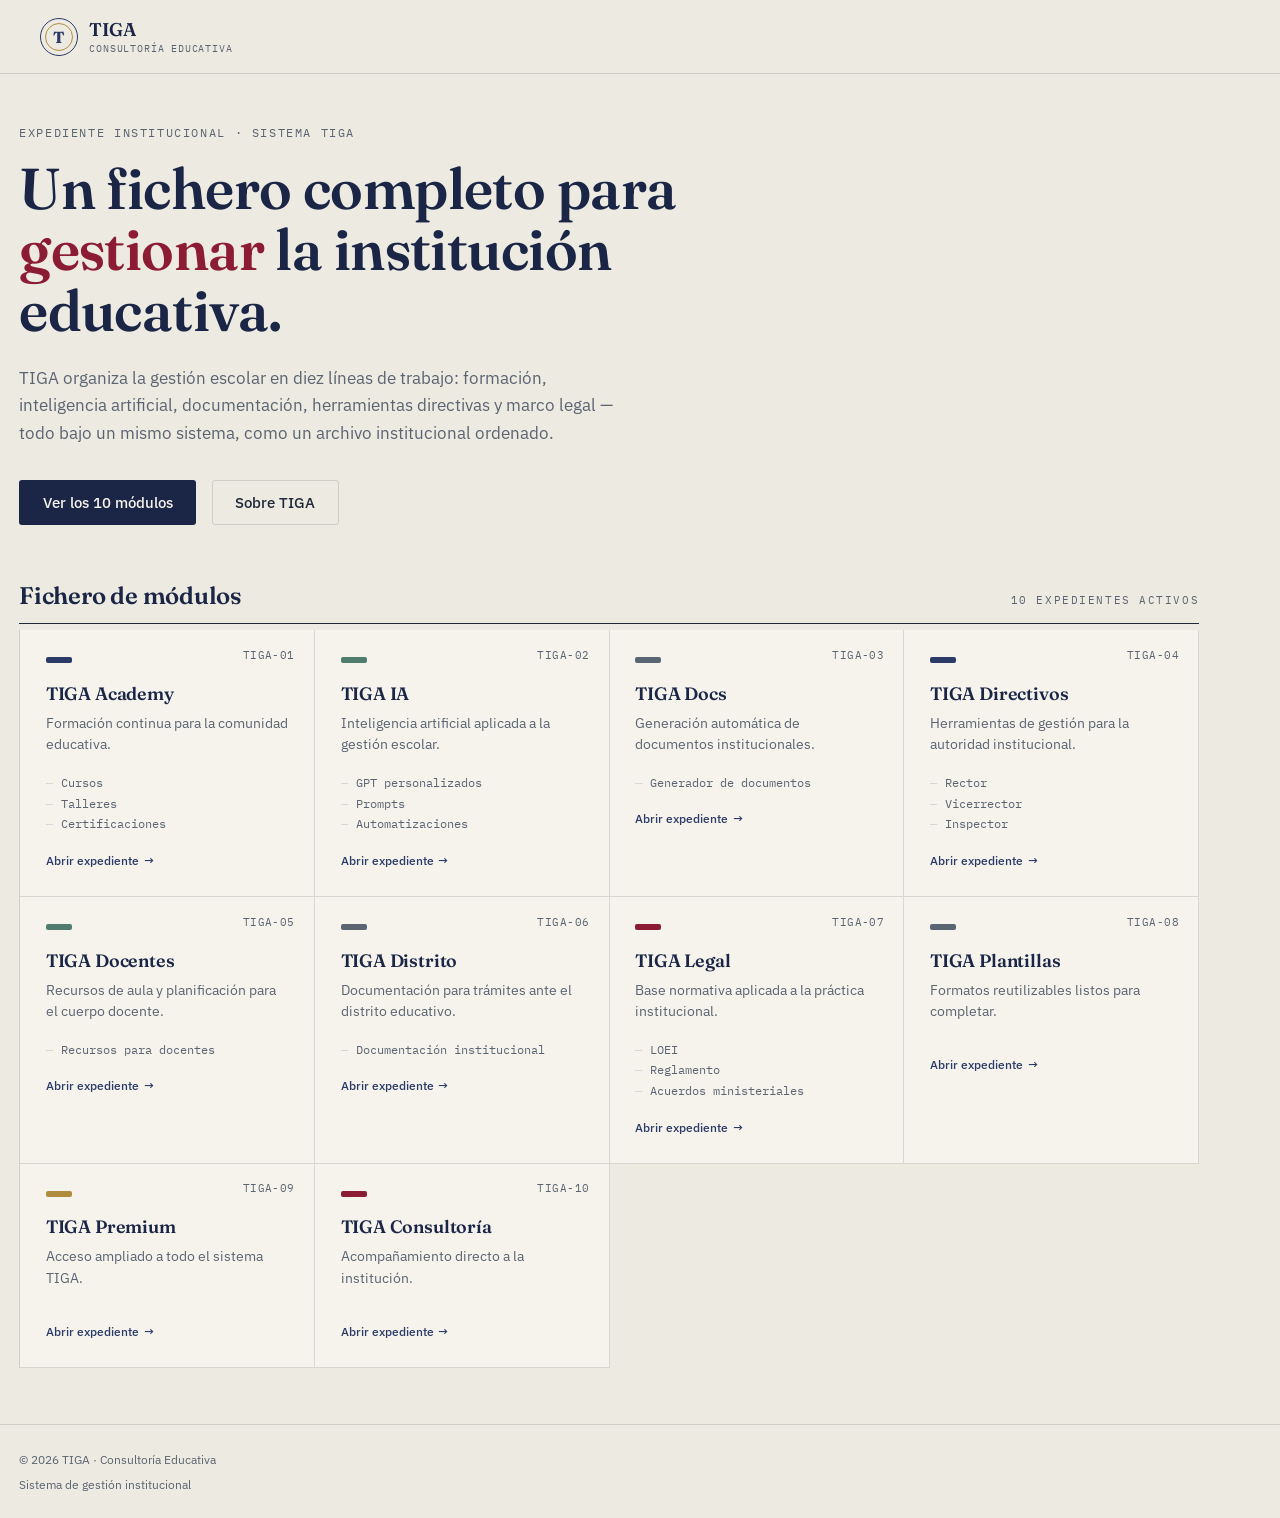
==== index.html @ 78454a0b "Add files via upload" ====
<!DOCTYPE html>
<html lang="es">
<head>
<meta charset="UTF-8">
<meta name="viewport" content="width=device-width, initial-scale=1.0">
<title>TIGA — Consultoría Educativa</title>
<link rel="stylesheet" href="css/style.css">
</head>
<body>

<header class="site-header">
  <div class="brand">
    <div class="seal">T</div>
    <div>
      <div class="brand-name">TIGA</div>
      <div class="brand-tag">CONSULTORÍA EDUCATIVA</div>
    </div>
  </div>
  <nav class="top-links">
    <a href="#registro">Módulos</a>
    <a href="#registro">Directivos</a>
    <a href="#registro">Legal</a>
    <a href="#registro">Consultoría</a>
  </nav>
</header>

<section class="hero">
  <div class="eyebrow">Expediente institucional · Sistema TIGA</div>
  <h1>Un fichero completo para <em>gestionar</em> la institución educativa.</h1>
  <p>TIGA organiza la gestión escolar en diez líneas de trabajo: formación, inteligencia artificial, documentación, herramientas directivas y marco legal — todo bajo un mismo sistema, como un archivo institucional ordenado.</p>
  <div class="cta-row">
    <a href="#registro" class="btn btn-primary">Ver los 10 módulos</a>
    <a href="#" class="btn btn-ghost">Sobre TIGA</a>
  </div>
</section>

<section class="registry" id="registro">
  <div class="registry-head">
    <h2>Fichero de módulos</h2>
    <span class="eyebrow">10 expedientes activos</span>
  </div>

  <div class="folder-grid">

    <a class="folder" data-code="TIGA-01" href="pages/academy.html">
      <span class="tab tab-academy"></span>
      <h3>TIGA Academy</h3>
      <p>Formación continua para la comunidad educativa.</p>
      <ul>
        <li>Cursos</li>
        <li>Talleres</li>
        <li>Certificaciones</li>
      </ul>
      <span class="open">Abrir expediente</span>
    </a>

    <a class="folder" data-code="TIGA-02" href="pages/ia.html">
      <span class="tab tab-ia"></span>
      <h3>TIGA IA</h3>
      <p>Inteligencia artificial aplicada a la gestión escolar.</p>
      <ul>
        <li>GPT personalizados</li>
        <li>Prompts</li>
        <li>Automatizaciones</li>
      </ul>
      <span class="open">Abrir expediente</span>
    </a>

    <a class="folder" data-code="TIGA-03" href="pages/docs.html">
      <span class="tab tab-docs"></span>
      <h3>TIGA Docs</h3>
      <p>Generación automática de documentos institucionales.</p>
      <ul>
        <li>Generador de documentos</li>
      </ul>
      <span class="open">Abrir expediente</span>
    </a>

    <a class="folder" data-code="TIGA-04" href="pages/directivos.html">
      <span class="tab tab-directivos"></span>
      <h3>TIGA Directivos</h3>
      <p>Herramientas de gestión para la autoridad institucional.</p>
      <ul>
        <li>Rector</li>
        <li>Vicerrector</li>
        <li>Inspector</li>
      </ul>
      <span class="open">Abrir expediente</span>
    </a>

    <a class="folder" data-code="TIGA-05" href="pages/docentes.html">
      <span class="tab tab-docentes"></span>
      <h3>TIGA Docentes</h3>
      <p>Recursos de aula y planificación para el cuerpo docente.</p>
      <ul>
        <li>Recursos para docentes</li>
      </ul>
      <span class="open">Abrir expediente</span>
    </a>

    <a class="folder" data-code="TIGA-06" href="pages/distrito.html">
      <span class="tab tab-distrito"></span>
      <h3>TIGA Distrito</h3>
      <p>Documentación para trámites ante el distrito educativo.</p>
      <ul>
        <li>Documentación institucional</li>
      </ul>
      <span class="open">Abrir expediente</span>
    </a>

    <a class="folder" data-code="TIGA-07" href="pages/legal.html">
      <span class="tab tab-legal"></span>
      <h3>TIGA Legal</h3>
      <p>Base normativa aplicada a la práctica institucional.</p>
      <ul>
        <li>LOEI</li>
        <li>Reglamento</li>
        <li>Acuerdos ministeriales</li>
      </ul>
      <span class="open">Abrir expediente</span>
    </a>

    <a class="folder" data-code="TIGA-08" href="pages/plantillas.html">
      <span class="tab tab-plantillas"></span>
      <h3>TIGA Plantillas</h3>
      <p>Formatos reutilizables listos para completar.</p>
      <span class="open">Abrir expediente</span>
    </a>

    <a class="folder" data-code="TIGA-09" href="pages/premium.html">
      <span class="tab tab-premium"></span>
      <h3>TIGA Premium</h3>
      <p>Acceso ampliado a todo el sistema TIGA.</p>
      <span class="open">Abrir expediente</span>
    </a>

    <a class="folder" data-code="TIGA-10" href="pages/consultoria.html">
      <span class="tab tab-consultoria"></span>
      <h3>TIGA Consultoría</h3>
      <p>Acompañamiento directo a la institución.</p>
      <span class="open">Abrir expediente</span>
    </a>

  </div>
</section>

<footer>
  <span>© 2026 TIGA · Consultoría Educativa</span>
  <span>Sistema de gestión institucional</span>
</footer>

</body>
</html>
---- css/style.css ----
@import url('https://fonts.googleapis.com/css2?family=Fraunces:opsz,wght@9..144,400;9..144,500;9..144,600;9..144,700&family=IBM+Plex+Sans:wght@400;500;600&family=IBM+Plex+Mono:wght@400;500&display=swap');

:root{
  --paper: #EDEAE1;
  --paper-raised: #F5F3EC;
  --ink: #1F2937;
  --ink-soft: #5B6472;
  --navy: #2B3A67;
  --navy-deep: #1B2647;
  --oxblood: #8C1C34;
  --teal: #4F7C6C;
  --gold: #B08D3E;
  --line: rgba(31,41,55,0.14);
  --shadow: 0 1px 0 rgba(31,41,55,0.06);
}

*{box-sizing:border-box;}
html{scroll-behavior:smooth;}
body{
  margin:0;
  background:var(--paper);
  color:var(--ink);
  font-family:'IBM Plex Sans', sans-serif;
  -webkit-font-smoothing:antialiased;
}

.eyebrow{
  font-family:'IBM Plex Mono', monospace;
  font-size:0.72rem;
  letter-spacing:0.14em;
  text-transform:uppercase;
  color:var(--ink-soft);
}

h1,h2,h3{
  font-family:'Fraunces', serif;
  margin:0;
  color:var(--navy-deep);
  letter-spacing:-0.01em;
}

a{color:inherit; text-decoration:none;}

/* ---------- Header ---------- */
.site-header{
  position:sticky; top:0; z-index:50;
  display:flex; align-items:center; justify-content:space-between;
  padding:1.1rem 2.5rem;
  background:rgba(237,234,225,0.92);
  backdrop-filter:blur(6px);
  border-bottom:1px solid var(--line);
}
.brand{display:flex; align-items:center; gap:0.7rem;}
.seal{
  width:38px; height:38px; border-radius:50%;
  border:1.5px solid var(--navy);
  display:flex; align-items:center; justify-content:center;
  font-family:'Fraunces', serif; font-weight:700; font-size:1rem;
  color:var(--navy);
  position:relative;
}
.seal::before{
  content:'';
  position:absolute; inset:4px;
  border:1px solid var(--gold);
  border-radius:50%;
}
.brand-name{font-family:'Fraunces', serif; font-weight:600; font-size:1.15rem; color:var(--navy-deep);}
.brand-tag{font-family:'IBM Plex Mono', monospace; font-size:0.65rem; color:var(--ink-soft); letter-spacing:0.08em;}

nav.top-links{display:flex; gap:1.6rem; font-size:0.85rem;}
nav.top-links a{color:var(--ink-soft); border-bottom:1px solid transparent; padding-bottom:2px; transition:border-color .2s, color .2s;}
nav.top-links a:hover{color:var(--navy-deep); border-color:var(--gold);}

/* ---------- Hero ---------- */
.hero{
  padding:5.5rem 2.5rem 4rem;
  max-width:900px;
}
.hero .eyebrow{margin-bottom:1.1rem;}
.hero h1{
  font-size:clamp(2.4rem, 5vw, 3.6rem);
  line-height:1.06;
  font-weight:600;
}
.hero h1 em{
  font-style:normal;
  color:var(--oxblood);
}
.hero p{
  margin-top:1.4rem;
  font-size:1.08rem;
  line-height:1.6;
  color:var(--ink-soft);
  max-width:600px;
}
.hero .cta-row{margin-top:2.1rem; display:flex; gap:1rem;}
.btn{
  font-family:'IBM Plex Sans', sans-serif;
  font-weight:500;
  font-size:0.92rem;
  padding:0.75rem 1.4rem;
  border-radius:3px;
  border:1px solid transparent;
  cursor:pointer;
  transition:transform .15s ease, box-shadow .15s ease;
}
.btn-primary{background:var(--navy-deep); color:var(--paper-raised);}
.btn-primary:hover{transform:translateY(-1px); box-shadow:0 4px 14px rgba(27,38,71,0.25);}
.btn-ghost{background:transparent; border-color:var(--line); color:var(--ink);}
.btn-ghost:hover{border-color:var(--navy);}

/* ---------- Expediente / módulos ---------- */
.registry{
  padding:1rem 2.5rem 6rem;
}
.registry-head{
  display:flex; align-items:baseline; justify-content:space-between;
  border-bottom:1.5px solid var(--ink);
  padding-bottom:0.8rem; margin-bottom:0.4rem;
  max-width:1180px;
}
.registry-head h2{font-size:1.5rem; font-weight:600;}
.registry-head .eyebrow{font-size:0.7rem;}

.folder-grid{
  max-width:1180px;
  display:grid;
  grid-template-columns:repeat(auto-fill, minmax(280px, 1fr));
  gap:0;
  border-left:1px solid var(--line);
}

.folder{
  border-right:1px solid var(--line);
  border-bottom:1px solid var(--line);
  padding:1.7rem 1.6rem;
  position:relative;
  background:var(--paper-raised);
  transition:background .18s ease;
}
.folder:hover{background:#fff;}
.folder::before{
  content:attr(data-code);
  position:absolute; top:1.1rem; right:1.2rem;
  font-family:'IBM Plex Mono', monospace;
  font-size:0.68rem;
  color:var(--ink-soft);
  letter-spacing:0.04em;
}
.folder .tab{
  display:inline-block;
  width:26px; height:6px;
  border-radius:2px;
  margin-bottom:0.9rem;
}
.folder h3{font-size:1.12rem; margin-bottom:0.5rem; font-weight:600;}
.folder p{
  font-size:0.87rem; color:var(--ink-soft); line-height:1.55; margin:0 0 1rem;
}
.folder ul{
  list-style:none; margin:0; padding:0;
  font-family:'IBM Plex Mono', monospace;
  font-size:0.74rem; color:var(--ink-soft);
}
.folder ul li{padding:0.18rem 0; display:flex; gap:0.5rem;}
.folder ul li::before{content:'—'; color:var(--line);}
.folder .open{
  margin-top:1.1rem;
  font-size:0.78rem; font-weight:500;
  color:var(--navy);
  display:inline-flex; align-items:center; gap:0.3rem;
}
.folder .open::after{content:'→'; transition:transform .15s ease;}
.folder:hover .open::after{transform:translateX(3px);}

/* accent tabs por color de línea de negocio */
.tab-academy{background:var(--navy);}
.tab-ia{background:var(--teal);}
.tab-docs{background:var(--ink-soft);}
.tab-directivos{background:var(--navy);}
.tab-docentes{background:var(--teal);}
.tab-distrito{background:var(--ink-soft);}
.tab-legal{background:var(--oxblood);}
.tab-plantillas{background:var(--ink-soft);}
.tab-premium{background:var(--gold);}
.tab-consultoria{background:var(--oxblood);}

/* ---------- Footer ---------- */
footer{
  padding:2.2rem 2.5rem;
  border-top:1px solid var(--line);
  display:flex; justify-content:space-between; align-items:center;
  font-size:0.78rem; color:var(--ink-soft);
}

/* ---------- Subpáginas ---------- */
.breadcrumb{
  padding:1.6rem 2.5rem 0;
  font-family:'IBM Plex Mono', monospace;
  font-size:0.72rem;
  color:var(--ink-soft);
  letter-spacing:0.04em;
}
.breadcrumb a{color:var(--navy); border-bottom:1px solid var(--gold);}
.breadcrumb .sep{margin:0 0.4rem; color:var(--line);}

.sub-hero{
  padding:1.6rem 2.5rem 2.2rem;
  max-width:820px;
}
.sub-hero .eyebrow{color:var(--oxblood);}
.sub-hero h1{font-size:clamp(2rem, 4vw, 2.8rem); font-weight:600; margin-top:0.6rem;}
.sub-hero p{color:var(--ink-soft); font-size:1.02rem; line-height:1.6; margin-top:1rem; max-width:560px;}

/* Selector de rol */
.role-switch{
  display:flex; gap:0; max-width:1180px;
  margin:0 2.5rem 0;
  border-bottom:1.5px solid var(--ink);
}
.role-btn{
  font-family:'IBM Plex Mono', monospace;
  font-size:0.78rem;
  letter-spacing:0.03em;
  background:none; border:none;
  padding:0.9rem 1.4rem;
  color:var(--ink-soft);
  cursor:pointer;
  position:relative;
  transition:color .2s ease;
}
.role-btn::after{
  content:'';
  position:absolute; left:0; right:0; bottom:-1.5px; height:2px;
  background:var(--navy);
  transform:scaleX(0);
  transform-origin:left;
  transition:transform .25s ease;
}
.role-btn:hover{color:var(--ink);}
.role-btn.active{color:var(--navy-deep); font-weight:600;}
.role-btn.active::after{transform:scaleX(1);}

.role-panels{
  max-width:1180px;
  margin:0 2.5rem 5rem;
  min-height:340px;
  position:relative;
}
.role-panel{
  display:none;
  padding-top:2.2rem;
  animation:fadeSlideIn .38s ease;
}
.role-panel.active{display:block;}
@keyframes fadeSlideIn{
  from{opacity:0; transform:translateY(8px);}
  to{opacity:1; transform:translateY(0);}
}
.role-panel .role-head{display:flex; align-items:baseline; gap:0.9rem; margin-bottom:1.6rem;}
.role-panel .role-code{
  font-family:'IBM Plex Mono', monospace; font-size:0.72rem; color:var(--ink-soft);
  border:1px solid var(--line); padding:0.2rem 0.5rem; border-radius:2px;
}
.role-panel h2{font-size:1.5rem; font-weight:600;}

.tool-grid{
  display:grid;
  grid-template-columns:repeat(auto-fill, minmax(260px, 1fr));
  gap:1px;
  background:var(--line);
  border:1px solid var(--line);
}
.tool-card{
  background:var(--paper-raised);
  padding:1.4rem 1.5rem;
  opacity:0; transform:translateY(10px);
  animation:cardIn .45s ease forwards;
}
.tool-card:nth-child(1){animation-delay:.05s;}
.tool-card:nth-child(2){animation-delay:.11s;}
.tool-card:nth-child(3){animation-delay:.17s;}
.tool-card:nth-child(4){animation-delay:.23s;}
@keyframes cardIn{ to{opacity:1; transform:translateY(0);} }
.tool-card h4{
  font-family:'Fraunces', serif; font-size:1.05rem; color:var(--navy-deep);
  margin:0 0 0.5rem; font-weight:600;
}
.tool-card p{font-size:0.85rem; color:var(--ink-soft); line-height:1.55; margin:0;}
.tool-card .status{
  display:inline-block; margin-top:0.9rem;
  font-family:'IBM Plex Mono', monospace; font-size:0.68rem;
  letter-spacing:0.05em; color:var(--teal);
}

@media (max-width:640px){
  .role-switch, .role-panels, .breadcrumb, .sub-hero{margin-left:0; margin-right:0; padding-left:1.2rem; padding-right:1.2rem;}
}

/* ---------- Generador de documentos (TIGA Docs) ---------- */
.doc-flow{
  max-width:1180px;
  margin:0 2.5rem 5rem;
  display:grid;
  grid-template-columns:1.1fr 1fr;
  gap:2.5rem;
}
@media (max-width:900px){ .doc-flow{grid-template-columns:1fr;} }

.doc-list{display:flex; flex-direction:column; gap:0.7rem;}
.doc-option{
  display:flex; align-items:center; justify-content:space-between;
  gap:1rem;
  padding:1rem 1.2rem;
  background:var(--paper-raised);
  border:1px solid var(--line);
  cursor:pointer;
  transition:border-color .18s ease, transform .12s ease;
}
.doc-option:hover{transform:translateX(3px);}
.doc-option.selected{border-color:var(--navy); box-shadow:0 0 0 1px var(--navy) inset;}
.doc-option .doc-name{font-weight:600; color:var(--navy-deep); font-size:0.95rem;}
.doc-option .doc-meta{font-family:'IBM Plex Mono', monospace; font-size:0.68rem; color:var(--ink-soft);}

.doc-preview{
  background:var(--paper-raised);
  border:1px solid var(--line);
  padding:2rem 1.8rem;
  position:relative;
  min-height:360px;
}
.doc-preview::before{
  content:'VISTA PREVIA';
  position:absolute; top:0.9rem; right:1.2rem;
  font-family:'IBM Plex Mono', monospace; font-size:0.62rem;
  letter-spacing:0.1em; color:var(--ink-soft);
}
.doc-sheet{
  background:#fff;
  border:1px solid var(--line);
  padding:1.6rem 1.7rem;
  min-height:280px;
  box-shadow:0 6px 18px rgba(31,41,55,0.08);
  animation:fadeSlideIn .35s ease;
}
.doc-sheet .sheet-title{
  font-family:'Fraunces', serif; font-weight:600; font-size:1.15rem;
  color:var(--navy-deep); margin-bottom:0.3rem;
}
.doc-sheet .sheet-sub{
  font-family:'IBM Plex Mono', monospace; font-size:0.66rem; color:var(--ink-soft);
  letter-spacing:0.04em; margin-bottom:1.2rem;
}
.doc-sheet .sheet-line{
  height:9px; background:var(--line); border-radius:2px; margin-bottom:0.65rem;
}
.doc-sheet .sheet-line.short{width:55%;}
.doc-sheet .sheet-line.med{width:78%;}
.doc-sheet .gen-btn{
  margin-top:1.4rem;
  font-family:'IBM Plex Mono', monospace; font-size:0.72rem;
  background:var(--navy-deep); color:var(--paper-raised);
  border:none; padding:0.65rem 1.1rem; cursor:pointer;
}
.doc-sheet .gen-btn:hover{background:var(--navy);}
.doc-sheet .gen-note{
  margin-top:0.8rem; font-size:0.74rem; color:var(--teal);
  font-family:'IBM Plex Mono', monospace;
  min-height:1.2em;
}
  nav.top-links{display:none;}
  .hero{padding:3.2rem 1.2rem 2.5rem;}
  .registry{padding:1rem 1.2rem 3.5rem;}
  footer{flex-direction:column; gap:0.6rem; align-items:flex-start; padding:1.6rem 1.2rem;}
}
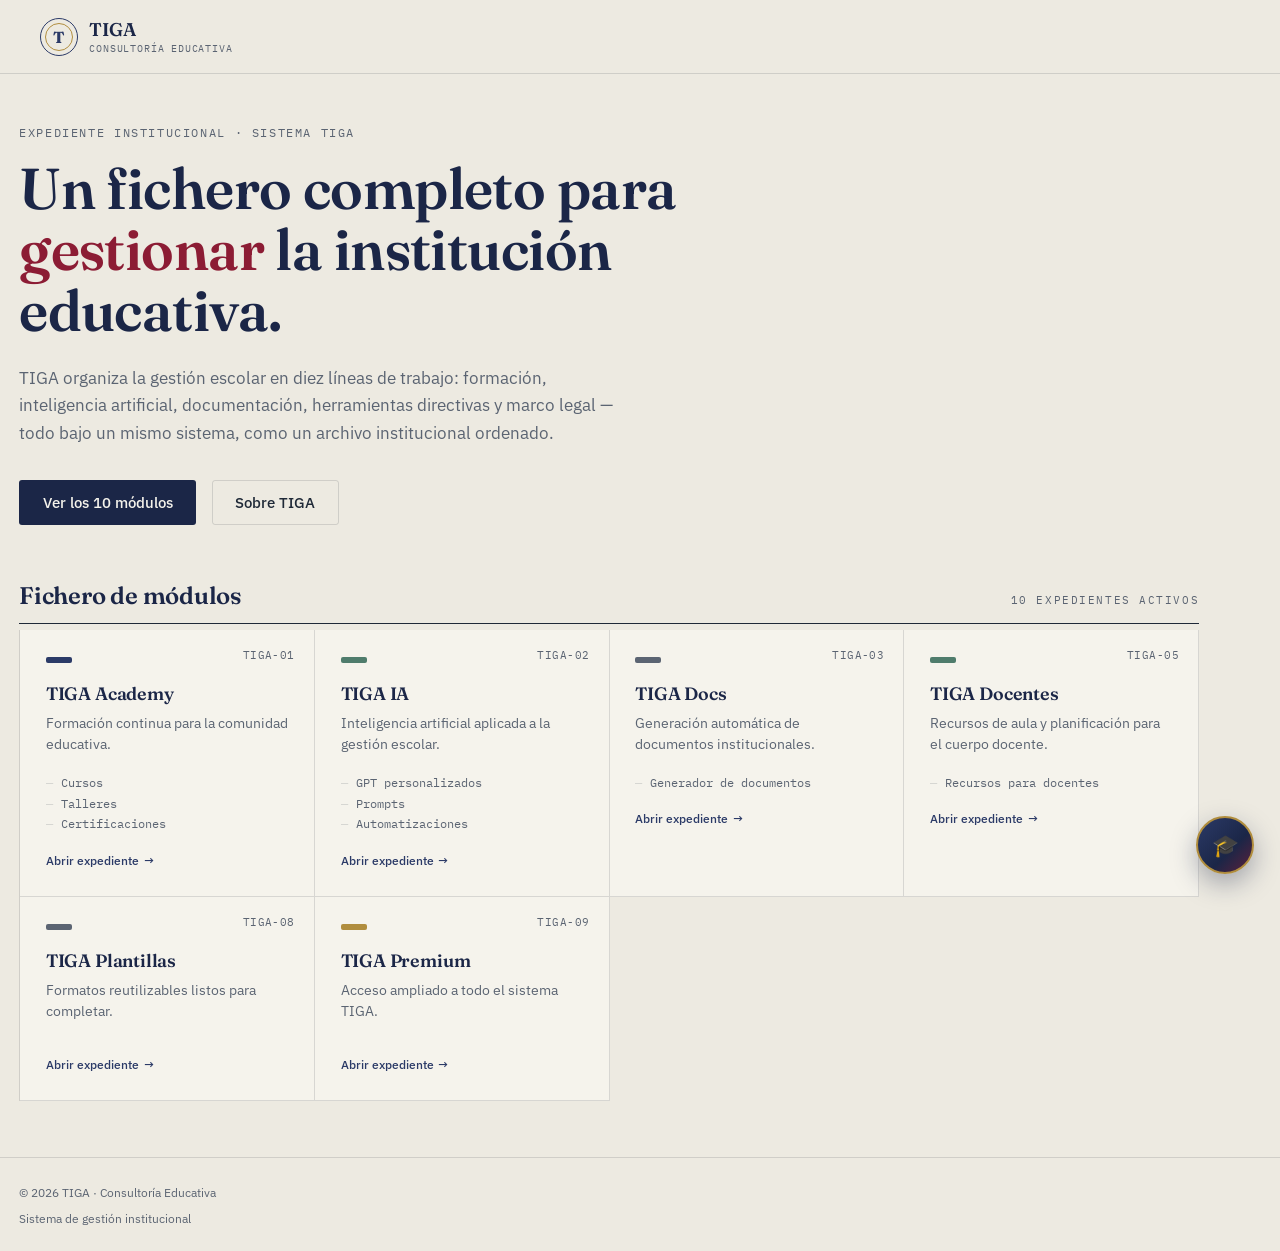
==== commit c13d878e: "Add files via upload" ====
--- a/index.html
+++ b/index.html
@@ -5,6 +5,7 @@
 <meta name="viewport" content="width=device-width, initial-scale=1.0">
 <title>TIGA — Consultoría Educativa</title>
 <link rel="stylesheet" href="css/style.css">
+<link rel="stylesheet" href="css/access-demo.css">
 </head>
 <body>
 
@@ -76,7 +77,7 @@
       <span class="open">Abrir expediente</span>
     </a>
 
-    <a class="folder" data-code="TIGA-04" href="pages/directivos.html">
+    <a class="folder" data-code="TIGA-04" data-role-only="autoridad" href="pages/directivos.html">
       <span class="tab tab-directivos"></span>
       <h3>TIGA Directivos</h3>
       <p>Herramientas de gestión para la autoridad institucional.</p>
@@ -88,7 +89,7 @@
       <span class="open">Abrir expediente</span>
     </a>
 
-    <a class="folder" data-code="TIGA-05" href="pages/docentes.html">
+    <a class="folder" data-code="TIGA-05" data-role-only="docente" href="pages/docentes.html">
       <span class="tab tab-docentes"></span>
       <h3>TIGA Docentes</h3>
       <p>Recursos de aula y planificación para el cuerpo docente.</p>
@@ -98,7 +99,7 @@
       <span class="open">Abrir expediente</span>
     </a>
 
-    <a class="folder" data-code="TIGA-06" href="pages/distrito.html">
+    <a class="folder" data-code="TIGA-06" data-role-only="autoridad" href="pages/distrito.html">
       <span class="tab tab-distrito"></span>
       <h3>TIGA Distrito</h3>
       <p>Documentación para trámites ante el distrito educativo.</p>
@@ -108,7 +109,7 @@
       <span class="open">Abrir expediente</span>
     </a>
 
-    <a class="folder" data-code="TIGA-07" href="pages/legal.html">
+    <a class="folder" data-code="TIGA-07" data-role-only="autoridad" href="pages/legal.html">
       <span class="tab tab-legal"></span>
       <h3>TIGA Legal</h3>
       <p>Base normativa aplicada a la práctica institucional.</p>
@@ -134,7 +135,7 @@
       <span class="open">Abrir expediente</span>
     </a>
 
-    <a class="folder" data-code="TIGA-10" href="pages/consultoria.html">
+    <a class="folder" data-code="TIGA-10" data-role-only="autoridad" href="pages/consultoria.html">
       <span class="tab tab-consultoria"></span>
       <h3>TIGA Consultoría</h3>
       <p>Acompañamiento directo a la institución.</p>
@@ -149,5 +150,7 @@
   <span>Sistema de gestión institucional</span>
 </footer>
 
+<script src="js/main.js"></script>
+<script src="js/access-demo.js"></script>
 </body>
-</html>
+</html>
--- a/css/access-demo.css
+++ b/css/access-demo.css
@@ -0,0 +1,126 @@
+/* ===========================================================
+   TIGA — Demo de rol y acceso (widget flotante)
+   Módulo aditivo: no modifica las reglas existentes de style.css
+   =========================================================== */
+
+.tiga-role-hidden{ display:none !important; }
+
+/* ---------- Botón flotante (FAB) ---------- */
+.tiga-fab{
+  position:fixed; bottom:1.6rem; right:1.6rem; z-index:300;
+  width:58px; height:58px; border-radius:50%;
+  background:linear-gradient(135deg, var(--navy) 0%, var(--navy-deep) 60%, var(--oxblood) 130%);
+  color:#fff; border:2px solid var(--gold);
+  display:flex; align-items:center; justify-content:center;
+  font-size:1.35rem; line-height:1; cursor:pointer;
+  box-shadow:0 10px 26px rgba(27,38,71,0.35);
+  animation:tigaPulse 2.6s ease-in-out infinite;
+  transition:transform .2s ease;
+}
+.tiga-fab:hover{ transform:scale(1.08) rotate(-4deg); }
+
+@keyframes tigaPulse{
+  0%,100%{ box-shadow:0 10px 26px rgba(27,38,71,0.35), 0 0 0 0 rgba(176,141,62,0.45); }
+  50%{ box-shadow:0 10px 26px rgba(27,38,71,0.35), 0 0 0 9px rgba(176,141,62,0); }
+}
+
+.tiga-fab-tag{
+  position:fixed; bottom:2rem; right:5.4rem; z-index:300;
+  background:var(--navy-deep); color:#fff;
+  font-family:'IBM Plex Mono', monospace; font-size:0.66rem; letter-spacing:0.04em;
+  padding:0.45rem 0.7rem; border-radius:4px;
+  opacity:0; transform:translateX(6px);
+  pointer-events:none;
+  transition:opacity .2s ease, transform .2s ease;
+  white-space:nowrap;
+}
+.tiga-fab-wrap:hover .tiga-fab-tag{ opacity:1; transform:translateX(0); }
+
+/* ---------- Panel ---------- */
+.tiga-panel{
+  position:fixed; bottom:5.6rem; right:1.6rem; z-index:300;
+  width:280px;
+  background:var(--paper-raised);
+  border:1px solid var(--line);
+  border-radius:12px;
+  box-shadow:0 24px 60px rgba(31,41,55,0.24);
+  padding:1.35rem 1.3rem 1.15rem;
+  transform:translateY(14px) scale(0.95);
+  opacity:0; pointer-events:none;
+  transition:opacity .22s ease, transform .22s cubic-bezier(.2,.9,.32,1.3);
+}
+.tiga-panel.open{ opacity:1; transform:translateY(0) scale(1); pointer-events:auto; }
+
+.tiga-panel .tiga-close{
+  position:absolute; top:0.55rem; right:0.65rem;
+  background:none; border:none; color:var(--ink-soft);
+  font-size:0.95rem; cursor:pointer; line-height:1;
+}
+.tiga-panel .tiga-close:hover{ color:var(--oxblood); }
+
+.tiga-panel h5{
+  font-family:'Fraunces', serif; font-size:1rem; font-weight:600;
+  color:var(--navy-deep); margin:0 0 0.2rem;
+}
+.tiga-panel .tiga-sub{
+  font-family:'IBM Plex Mono', monospace; font-size:0.64rem; color:var(--ink-soft);
+  letter-spacing:0.02em; margin-bottom:1rem; line-height:1.5;
+}
+.tiga-group-label{
+  font-family:'IBM Plex Mono', monospace; font-size:0.62rem; letter-spacing:0.08em;
+  text-transform:uppercase; color:var(--ink-soft); margin-bottom:0.35rem;
+}
+.tiga-row{ display:flex; gap:0.5rem; margin-bottom:0.9rem; }
+
+.tiga-chip{
+  flex:1; text-align:center; padding:0.5rem 0.4rem;
+  border-radius:6px; border:1.5px solid var(--line);
+  font-family:'IBM Plex Sans', sans-serif; font-size:0.78rem; font-weight:600;
+  color:var(--ink-soft); background:#fff; cursor:pointer;
+  transition:all .18s ease;
+}
+.tiga-chip:hover{ border-color:var(--ink-soft); }
+.tiga-chip.active[data-role="docente"]{ background:var(--teal); border-color:var(--teal); color:#fff; }
+.tiga-chip.active[data-role="autoridad"]{ background:var(--navy); border-color:var(--navy); color:#fff; }
+.tiga-chip.active[data-access="demo"]{ background:var(--ink-soft); border-color:var(--ink-soft); color:#fff; }
+.tiga-chip.active[data-access="premium"]{ background:var(--gold); border-color:var(--gold); color:#fff; }
+
+.tiga-note{
+  font-size:0.7rem; color:var(--ink-soft); line-height:1.5; margin-top:0.3rem;
+}
+
+/* ---------- Overlay de bloqueo premium ---------- */
+[data-requires="premium"]{ position:relative; overflow:hidden; }
+.tiga-lock-overlay{
+  position:absolute; inset:0; z-index:5;
+  display:flex; flex-direction:column; align-items:center; justify-content:center; gap:0.5rem;
+  background:rgba(245,243,236,0.86);
+  backdrop-filter:blur(2.5px);
+  text-align:center; padding:1rem;
+  animation:fadeSlideIn .3s ease;
+}
+.tiga-lock-overlay .lock-icon{ font-size:1.25rem; }
+.tiga-lock-overlay .lock-msg{
+  font-family:'IBM Plex Mono', monospace; font-size:0.66rem; font-weight:600;
+  letter-spacing:0.04em; color:var(--navy-deep); text-transform:uppercase;
+}
+.tiga-lock-overlay .lock-cta{
+  font-family:'IBM Plex Mono', monospace; font-size:0.66rem;
+  background:var(--gold); color:#fff; border:none;
+  padding:0.42rem 0.85rem; border-radius:4px; cursor:pointer;
+  transition:transform .15s ease, box-shadow .15s ease;
+}
+.tiga-lock-overlay .lock-cta:hover{ transform:translateY(-1px); box-shadow:0 6px 14px rgba(176,141,62,0.35); }
+
+[data-requires="premium"]::before{
+  content:'★ PREMIUM';
+  position:absolute; top:0.6rem; right:0.7rem; z-index:6;
+  font-family:'IBM Plex Mono', monospace; font-size:0.58rem; font-weight:600;
+  letter-spacing:0.04em; color:var(--gold);
+}
+
+@media (max-width:640px){
+  .tiga-fab{ bottom:1.1rem; right:1.1rem; }
+  .tiga-panel{ right:1rem; left:1rem; width:auto; bottom:5rem; }
+  .tiga-fab-tag{ display:none; }
+}
